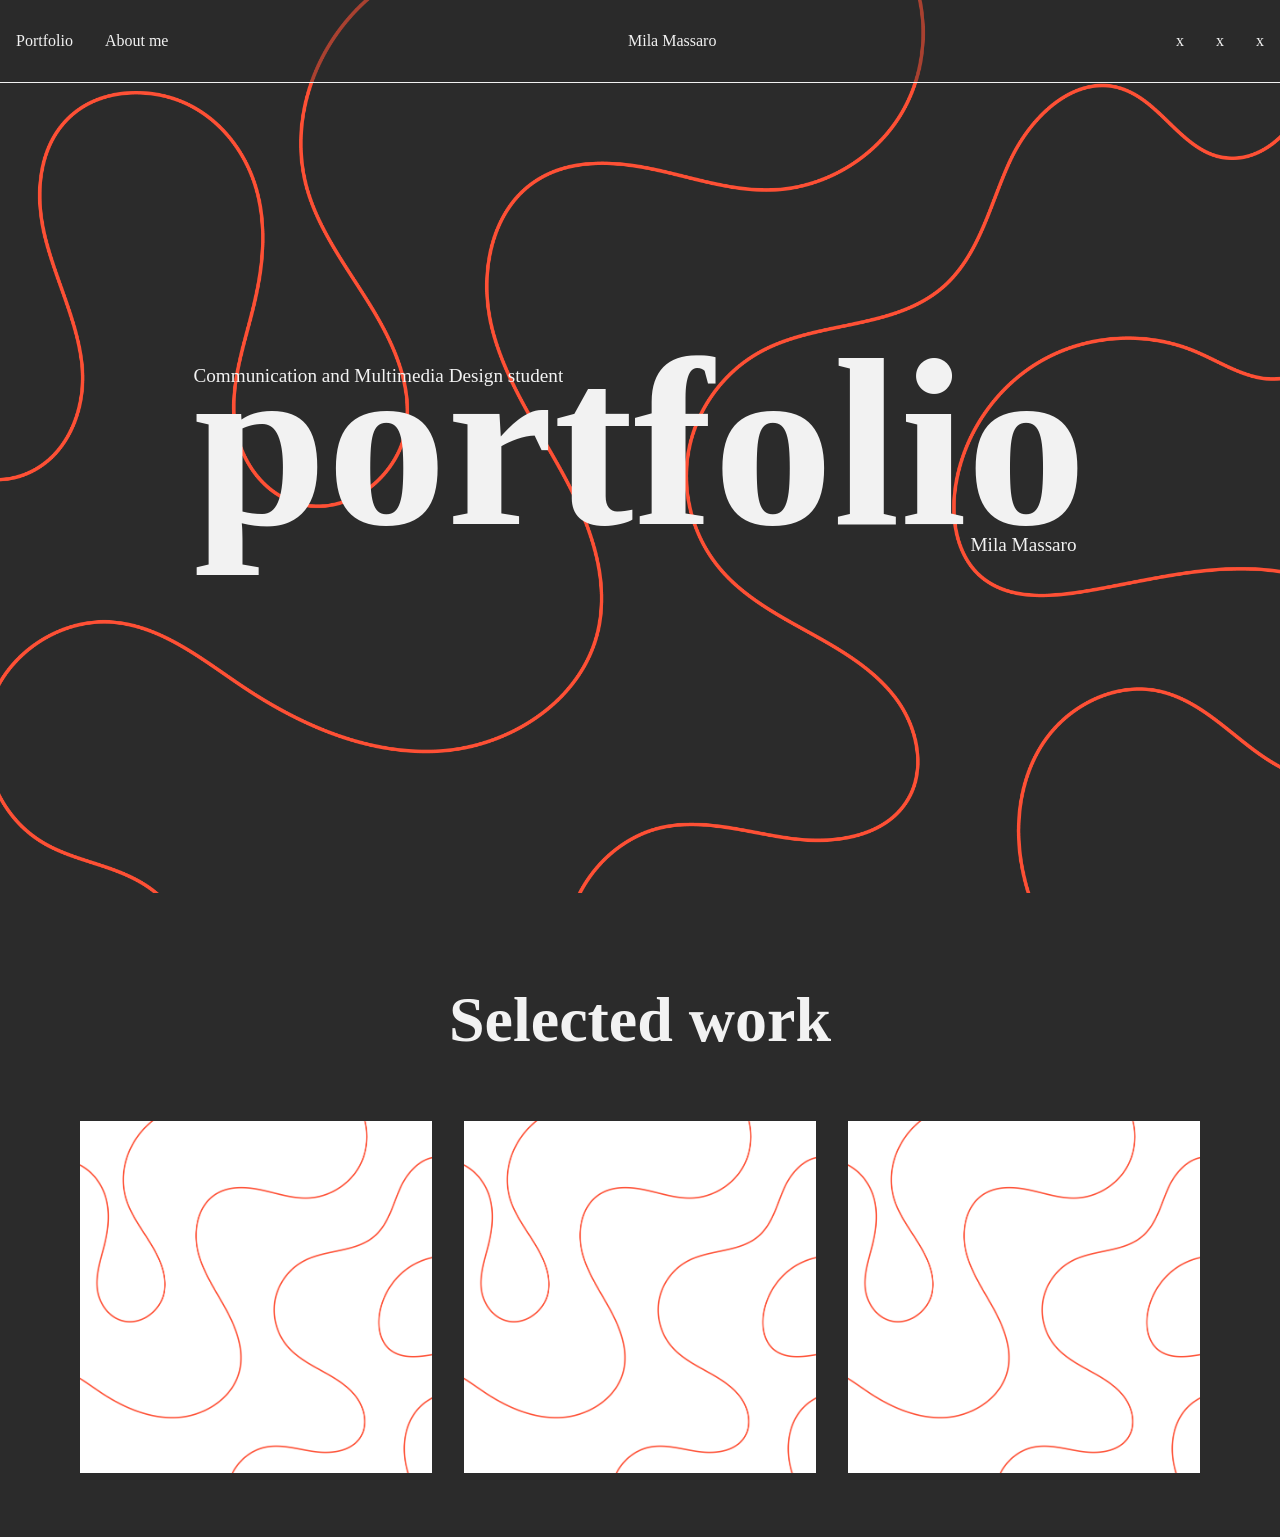
==== index.html @ b2a54659 "update" ====
<!DOCTYPE html>
<html lang="en">
<head>
    <meta charset="UTF-8">
    <meta name="viewport" content="width=device-width, initial-scale=1.0">
    
    <link href="./styles/style.css" rel="stylesheet">
    <script defer src="./scripts/script.js"></script>
    <title>Mila Massaro - Portfolio</title>
</head>

<body>

    <header>
        <nav>
            <ul>
                <li>
                    <a href="./work.html">Portfolio</a>
                </li>
                <li>
                    <a href="./about.html">About me</a>
                </li>
            </ul>
        </nav>

        <div>
            Mila Massaro
        </div>

        <ul>
            <li>
                <a href="#">x</a>
            </li>
            <li>
                <a href="#">x</a>
            </li>
            <li>
                <a href="#">x</a>
            </li>
        </ul>
    </header>


    <main>
        <section class="section-intro">
            <img src="./assets/images/background-dark.png" alt="Background image">

            <h1>Portfolio</h1>
            <p class="student">Communication and Multimedia Design student</p>
            <p class="name">Mila Massaro</p>
        </section>

        <section class="section-cards">
            <h2>Selected work</h2>
            <section>
                <ul>
                    <li>
                        <a href="./work.html" class="card">
                            <img src="./assets/images/background-light.png" alt="">
                            <div class="card-overlay">
                                <h3>CSS to the rescue</h3>
                                <p>2026</p>
                            </div>
                        </a>
                    </li>
                    <li>
                        <a href="./work.html" class="card">
                            <img src="./assets/images/background-light.png" alt="">
                            <div class="card-overlay">
                                <h3>Project 1</h3>
                                <p>2026</p>
                            </div>
                        </a>
                    </li>
                    <li>
                        <a href="./work.html" class="card">
                            <img src="./assets/images/background-light.png" alt="">
                            <div class="card-overlay">
                                <h3>Project 1</h3>
                                <p>2026</p>
                            </div>
                        </a>
                    </li>
                </ul>
            </section>
        </section>
    </main>


    <footer>

    </footer>
</body>

</html>
---- styles/style.css ----
*,
*::after,
*::before {
    box-sizing: border-box;
    margin: 0;
    overflow-x: clip;
}

:root {
    --color-text-one: #f2f2f2;
    --color-bg-one: #f2f2f2;
    --color-bg-two: #2b2b2b;
    --color-header: rgba(43, 43, 43, 0.4);
    --color-overlay: rgba(254, 80, 54, 0.4);
}

body {
    color: var(--color-text-one);
    background-color: var(--color-bg-two);
    margin: 0;
}

header {
    display: flex;
    justify-content: space-between;
    align-items: center;
    padding: 2em 1em;
    background-color: var(--color-header);
    border-bottom: 1px solid var(--color-bg-one);

    position: sticky;
    top: 0;
    z-index: 10;

    & ul {
        display: flex;
        padding: 0;
        margin: 0;
        gap: 2em;

        list-style-type: none;

        & a {
            text-decoration: none;
            color: var(--color-text-one);
        }
    }
}

.section-intro {
    height: 100svh;
    margin: 0;
    display: flex;
    flex-direction: column;
    justify-content: center;
    align-items: center;
    transform: translate(0%, -10%);

    & img {
        object-fit: cover;
        height: 100%;
        width: 100%;
        margin: 0;

        position: absolute;
        top: 0;
        z-index: -1;
    }

    & h1 {
        text-align: center;
        text-transform: lowercase;
        font-size: clamp(2em, 25vw, 15em);
        width: fit-content;

        anchor-name: --portfolio;
    }

    & .student {
        position: absolute;
        position-anchor: --portfolio;

        top: anchor(top);
        left: anchor(left);

        transform: translateY(60px);

        font-size: 1.2rem;
        text-align: center;
    }

    & .name {
        position: absolute;
        position-anchor: --portfolio;

        bottom: anchor(bottom);
        right: anchor(right);

        transform: translate(-10px, -25px);

        font-size: 1.2rem;
        text-align: center;
    }

    @media (width < 940px) {

        .student,
        .name {
            position-anchor: unset;
            transform: none;
            position: relative;
            text-align: left;
        }
    }
}

.section-cards {
    margin-bottom: 4em;

    & h2 {
        text-align: center;
        font-size: clamp(2em, 15vw, 4em);
        margin: 0 0 1em 0;
    }

    & section ul {
        display: grid;
        grid-template-columns: repeat(3, 1fr);
        gap: 2em;
        list-style: none;
        padding: 0;
        margin: 0 5em;

        @media (width < 940px) {
            grid-template-columns: repeat(2, 1fr);
        }

        @media (width < 765px) {
            grid-template-columns: repeat(1, 1fr);
            margin: 0 1em;
        }


        & .card {
            display: block;
            position: relative;

            aspect-ratio: 1/1;
            z-index: 1;

            overflow: hidden;
            text-decoration: none;

            & img {
                width: 100%;
                height: 100%;

                object-fit: cover;
                display: block;
            }
        }

        & .card-overlay {
            position: absolute;
            inset: 0;
            z-index: 10;
            color: var(--color-text-one);

            display: flex;
            justify-content: center;
            align-items: center;
            flex-direction: column;
            gap: .5em;

            background-color: rgba(254, 80, 54, 0);

            transition: background-color .5s ease;

            & h3 {
                opacity: 0;
                transition: opacity .5s ease;
                font-size: 2em;
            }

            & p {
                opacity: 0;
            }
        }

        & .card:hover {
            & .card-overlay {
                background-color: rgba(254, 80, 54, 0.85);
            }

            & h3 {
                opacity: 1;
            }

            & p {
                opacity: 1;
            }
        }
    }
}
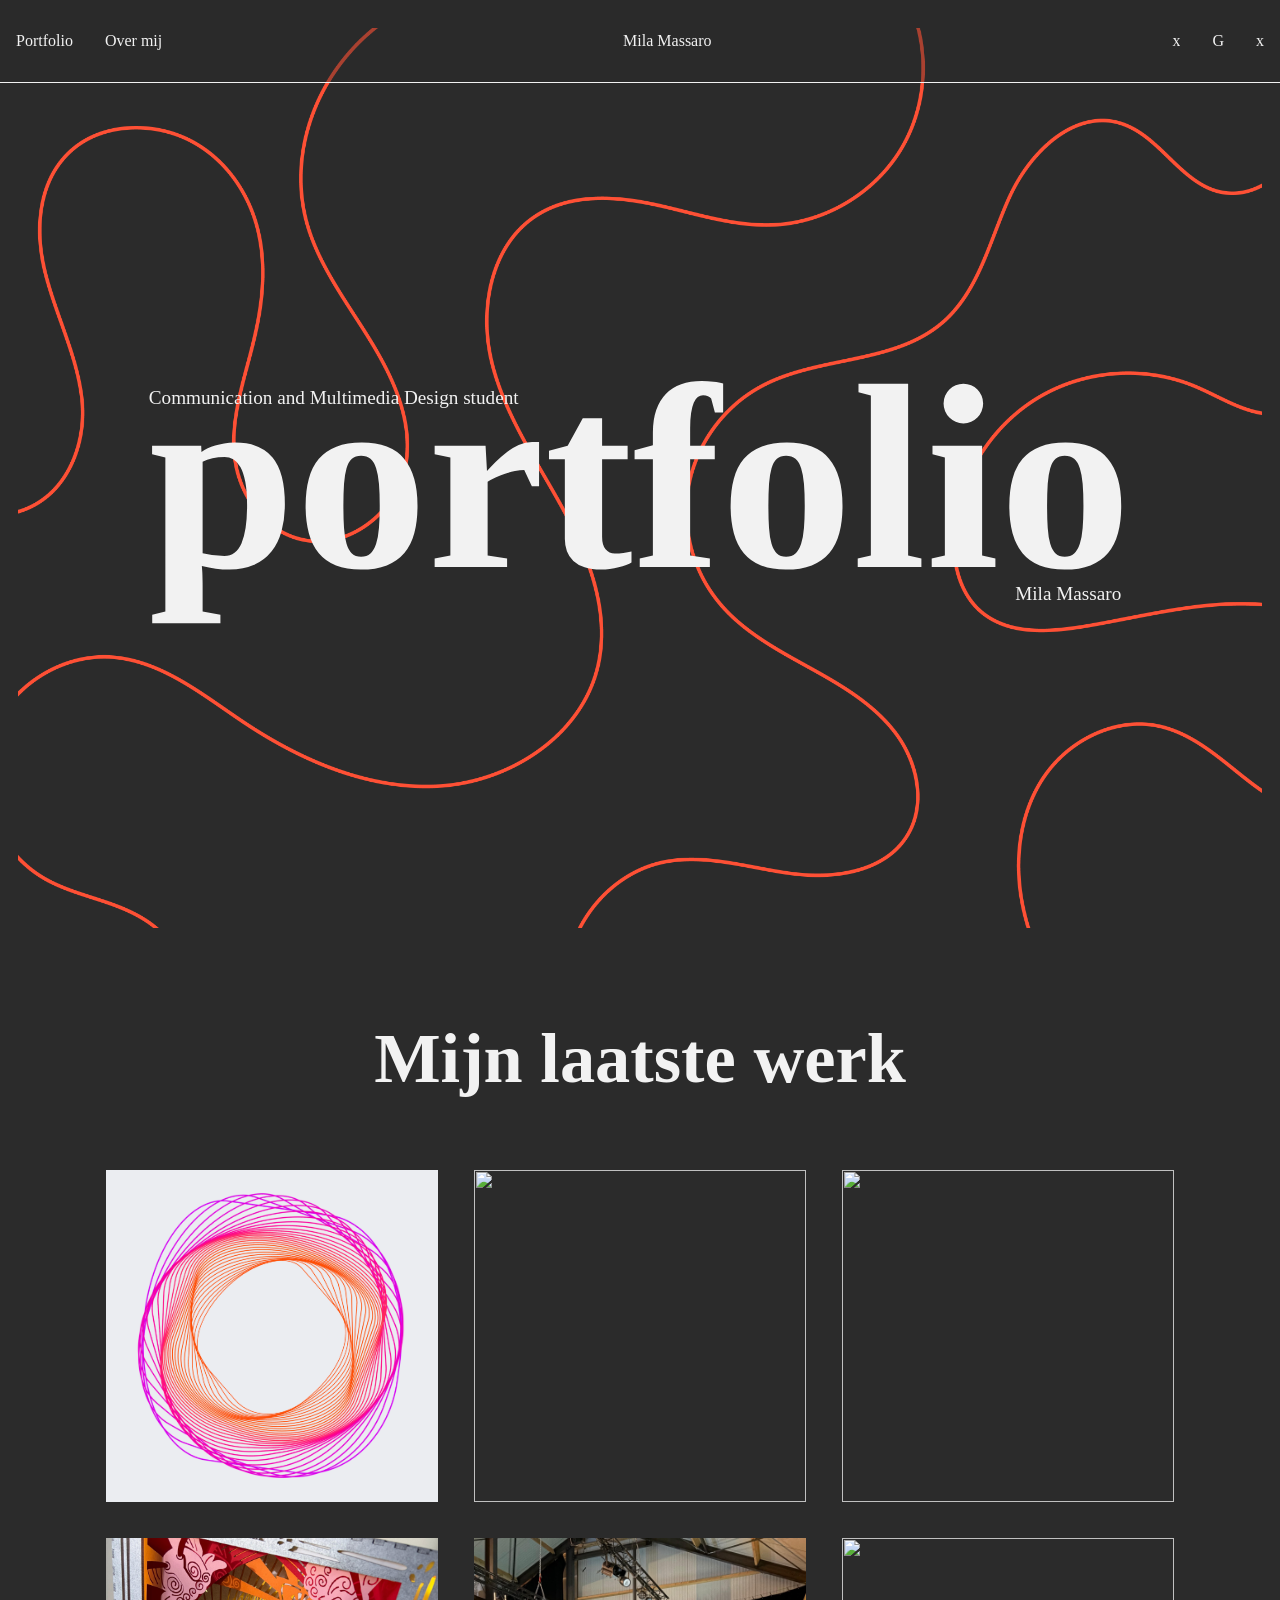
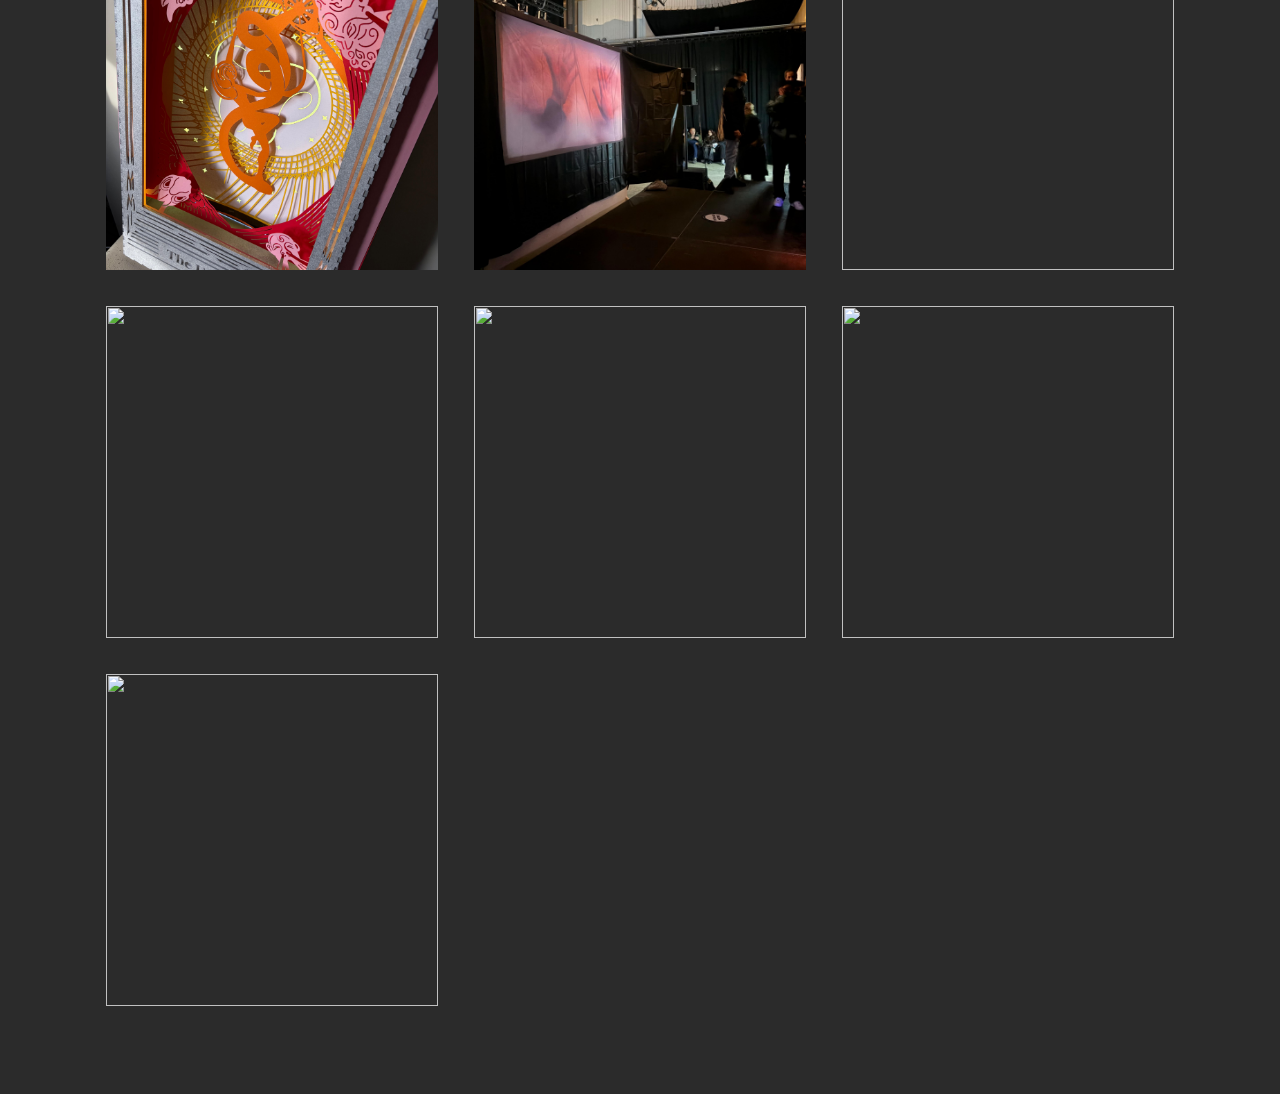
==== commit 7dada80d: "update" ====
--- a/index.html
+++ b/index.html
@@ -6,6 +6,8 @@
     
     <link href="./styles/style.css" rel="stylesheet">
     <script defer src="./scripts/script.js"></script>
+
+    <link rel="icon" type="image/png" href="./assets/images/meta/favicon.png">
     <title>Mila Massaro - Portfolio</title>
 </head>
 
@@ -18,7 +20,7 @@
                     <a href="./work.html">Portfolio</a>
                 </li>
                 <li>
-                    <a href="./about.html">About me</a>
+                    <a href="./about.html">Over mij</a>
                 </li>
             </ul>
         </nav>
@@ -32,7 +34,7 @@
                 <a href="#">x</a>
             </li>
             <li>
-                <a href="#">x</a>
+                <a href="https://github.com/misama17">G</a>
             </li>
             <li>
                 <a href="#">x</a>
@@ -43,7 +45,7 @@
 
     <main>
         <section class="section-intro">
-            <img src="./assets/images/background-dark.png" alt="Background image">
+            <img src="./assets/images/meta/background-dark.png" alt="Background image">
 
             <h1>Portfolio</h1>
             <p class="student">Communication and Multimedia Design student</p>
@@ -51,12 +53,12 @@
         </section>
 
         <section class="section-cards">
-            <h2>Selected work</h2>
+            <h2>Mijn laatste werk</h2>
             <section>
                 <ul>
                     <li>
-                        <a href="./work.html" class="card">
-                            <img src="./assets/images/background-light.png" alt="">
+                        <a href="./css-to-the-rescue.html" class="card">
+                            <img src="./assets/images/css-to-the-rescue/square.png" alt="">
                             <div class="card-overlay">
                                 <h3>CSS to the rescue</h3>
                                 <p>2026</p>
@@ -67,7 +69,7 @@
                         <a href="./work.html" class="card">
                             <img src="./assets/images/background-light.png" alt="">
                             <div class="card-overlay">
-                                <h3>Project 1</h3>
+                                <h3>Meesterproef</h3>
                                 <p>2026</p>
                             </div>
                         </a>
@@ -76,8 +78,71 @@
                         <a href="./work.html" class="card">
                             <img src="./assets/images/background-light.png" alt="">
                             <div class="card-overlay">
-                                <h3>Project 1</h3>
+                                <h3>Meesterschapsblog</h3>
                                 <p>2026</p>
+                            </div>
+                        </a>
+                    </li>
+                    <li>
+                        <a href="./layers-of-the-universe.html" class="card">
+                            <img src="./assets/images/layers-of-the-universe/img-three.jpeg" alt="">
+                            <div class="card-overlay">
+                                <h3>Layers of the Universe</h3>
+                                <p>2025</p>
+                            </div>
+                        </a>
+                    </li>
+                    <li>
+                        <a href="./paradox-of-reality.html" class="card">
+                            <img src="./assets/images/paradox-of-reality/img-one.jpeg" alt="">
+                            <div class="card-overlay">
+                                <h3>Paradox of Reality</h3>
+                                <p>2025</p>
+                            </div>
+                        </a>
+                    </li>
+                    <li>
+                        <a href="./public-city-jazz.html" class="card">
+                            <img src="./assets/images/background-light.png" alt="">
+                            <div class="card-overlay">
+                                <h3>Public City Jazz</h3>
+                                <p>2024</p>
+                            </div>
+                        </a>
+                    </li>
+                    <li>
+                        <a href="./work.html" class="card">
+                            <img src="./assets/images/background-light.png" alt="">
+                            <div class="card-overlay">
+                                <h3>Animatie - Sal al Malécon</h3>
+                                <p>2024</p>
+                            </div>
+                        </a>
+                    </li>
+                    <li>
+                        <a href="./work.html" class="card">
+                            <img src="./assets/images/background-light.png" alt="">
+                            <div class="card-overlay">
+                                <h3>Project Visual</h3>
+                                <p>2024</p>
+                            </div>
+                        </a>
+                    </li>
+                    <li>
+                        <a href="./work.html" class="card">
+                            <img src="./assets/images/background-light.png" alt="">
+                            <div class="card-overlay">
+                                <h3>Didi's Joy</h3>
+                                <p>2026</p>
+                            </div>
+                        </a>
+                    </li>
+                    <li>
+                        <a href="./work.html" class="card">
+                            <img src="./assets/images/background-light.png" alt="">
+                            <div class="card-overlay">
+                                <h3>Slimmer Support</h3>
+                                <p>2023</p>
                             </div>
                         </a>
                     </li>
--- a/styles/style.css
+++ b/styles/style.css
@@ -8,10 +8,13 @@
 
 :root {
     --color-text-one: #f2f2f2;
+    --color-text-two: #2b2b2b;
     --color-bg-one: #f2f2f2;
     --color-bg-two: #2b2b2b;
     --color-header: rgba(43, 43, 43, 0.4);
     --color-overlay: rgba(254, 80, 54, 0.4);
+    --color-button: #FE5036;
+    --color-button-hover: #ffa293;
 }
 
 body {
@@ -56,6 +59,8 @@
     align-items: center;
     transform: translate(0%, -10%);
 
+    user-select: none;
+
     & img {
         object-fit: cover;
         height: 100%;
@@ -174,12 +179,15 @@
 
             background-color: rgba(254, 80, 54, 0);
 
-            transition: background-color .5s ease;
+            transition: 
+                background-color .5s ease,
+                color .5s ease;
 
             & h3 {
                 opacity: 0;
                 transition: opacity .5s ease;
-                font-size: 2em;
+                font-size: clamp(1em, 2vw, 2em);
+                text-align: center;
             }
 
             & p {
@@ -201,4 +209,132 @@
             }
         }
     }
+}
+
+
+/* ------------------ */
+/* MARK: Lay-out work 
+/* ------------------ */
+main {
+    padding: 2em 1em 1em 1em;
+    font-size: 1.1em;
+
+    &>h1 {
+        text-align: center;
+        font-size: clamp(2em, 10vw, 5em);
+    }
+
+    &>h2 {
+        text-align: center;
+        font-size: clamp(1em, 3vw, 2em);
+    }
+
+    & .information-container {
+        margin-top: 3em;
+
+        display: grid;
+        grid-template-areas:
+            "article    info"
+            "learned    x"
+            "skills     x"
+            "link       link";
+        grid-template-columns: 70% 30%;
+        row-gap: 2em;
+
+        & article {
+            grid-area: article;
+
+            & p {
+                margin-bottom: 1.5em;
+            }
+        }
+
+        & .information {
+            grid-area: info;
+            text-align: end;
+
+            & h3 {
+                margin-bottom: .5em;
+                font-size: clamp(1.5em, 3vw, 2em);
+            }
+
+            & dt {
+                font-size: clamp(1.1em, 2vw, 1.25em);
+                font-weight: 800;
+                margin-bottom: .25em;
+            }
+
+            & dt:not(:first-child) {
+                margin-top: 1em;
+            }
+        }
+
+        & .learned {
+            grid-area: learned;
+
+            & ul {
+                list-style: none;
+                padding: 0;
+            }
+
+            & ul li::before {
+                content: "- ";
+            }
+        }
+
+        & .skills {
+            grid-area: skills;
+        }
+
+        & h4 {
+            font-size: clamp(1.1em, 2vw, 1.25em);
+            margin-bottom: .5em;
+        }
+
+        & .link-website {
+            grid-area: link;
+            width: fit-content;
+
+            display: inline-block;
+            justify-self: center;
+
+            padding: 0.75rem 1.5rem;
+            background-color: var(--color-button);
+            text-decoration: none;
+            border-radius: 20px;
+            color: var(--color-text-one);
+            margin: 1em .5em 2em .5em;
+
+            transition: 
+                background-color .3s ease,
+                color .3s ease;
+
+            &:hover {
+                background-color: var(--color-button-hover);
+                color: var(--color-text-two);
+            }
+        }
+    }
+
+    & .examples-container {
+        display: grid;
+        grid-template-columns: repeat(4, 1fr);
+        gap: 1em;
+
+        & img {
+            width: 100%;
+        }
+
+        & video {
+            width: 100%;
+        }
+
+        & .card-large {
+            grid-column: span 2;
+        }
+
+        & .card-small {
+            grid-column: span 1;
+        }
+    }
 }
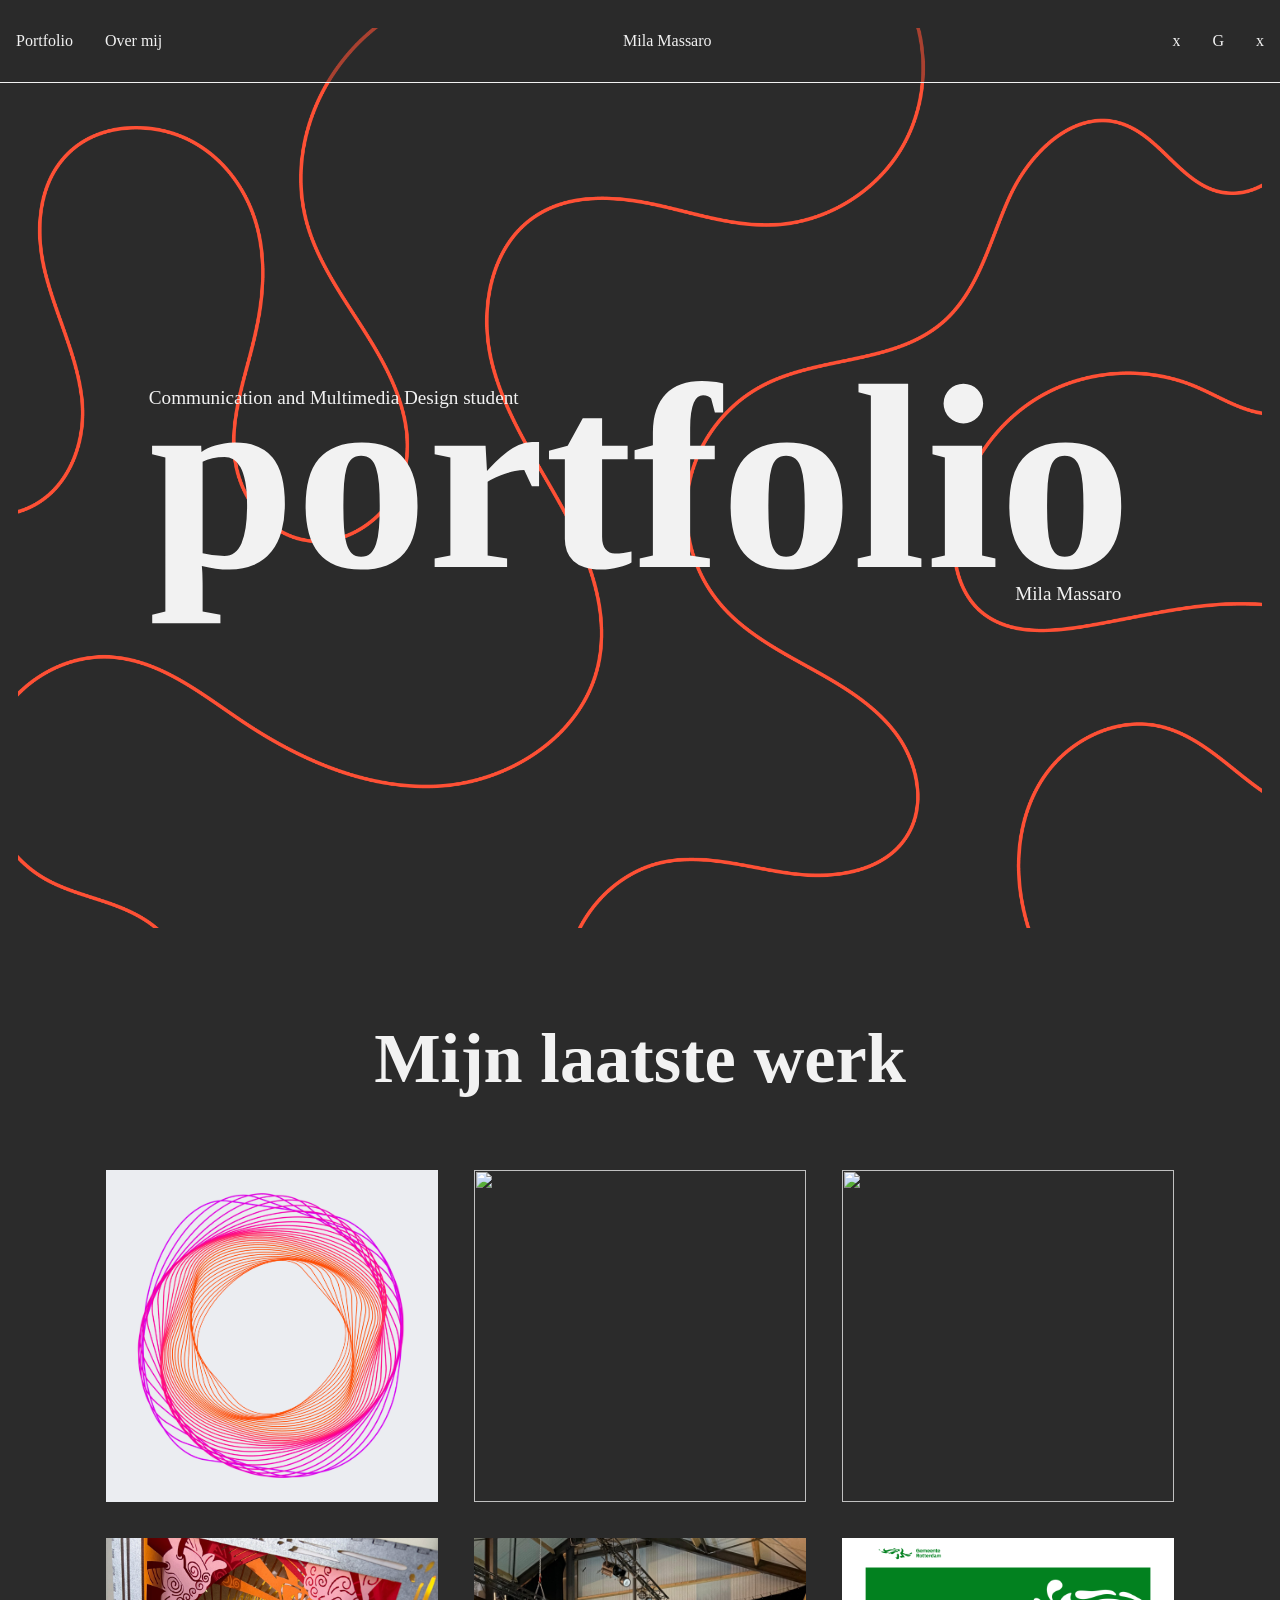
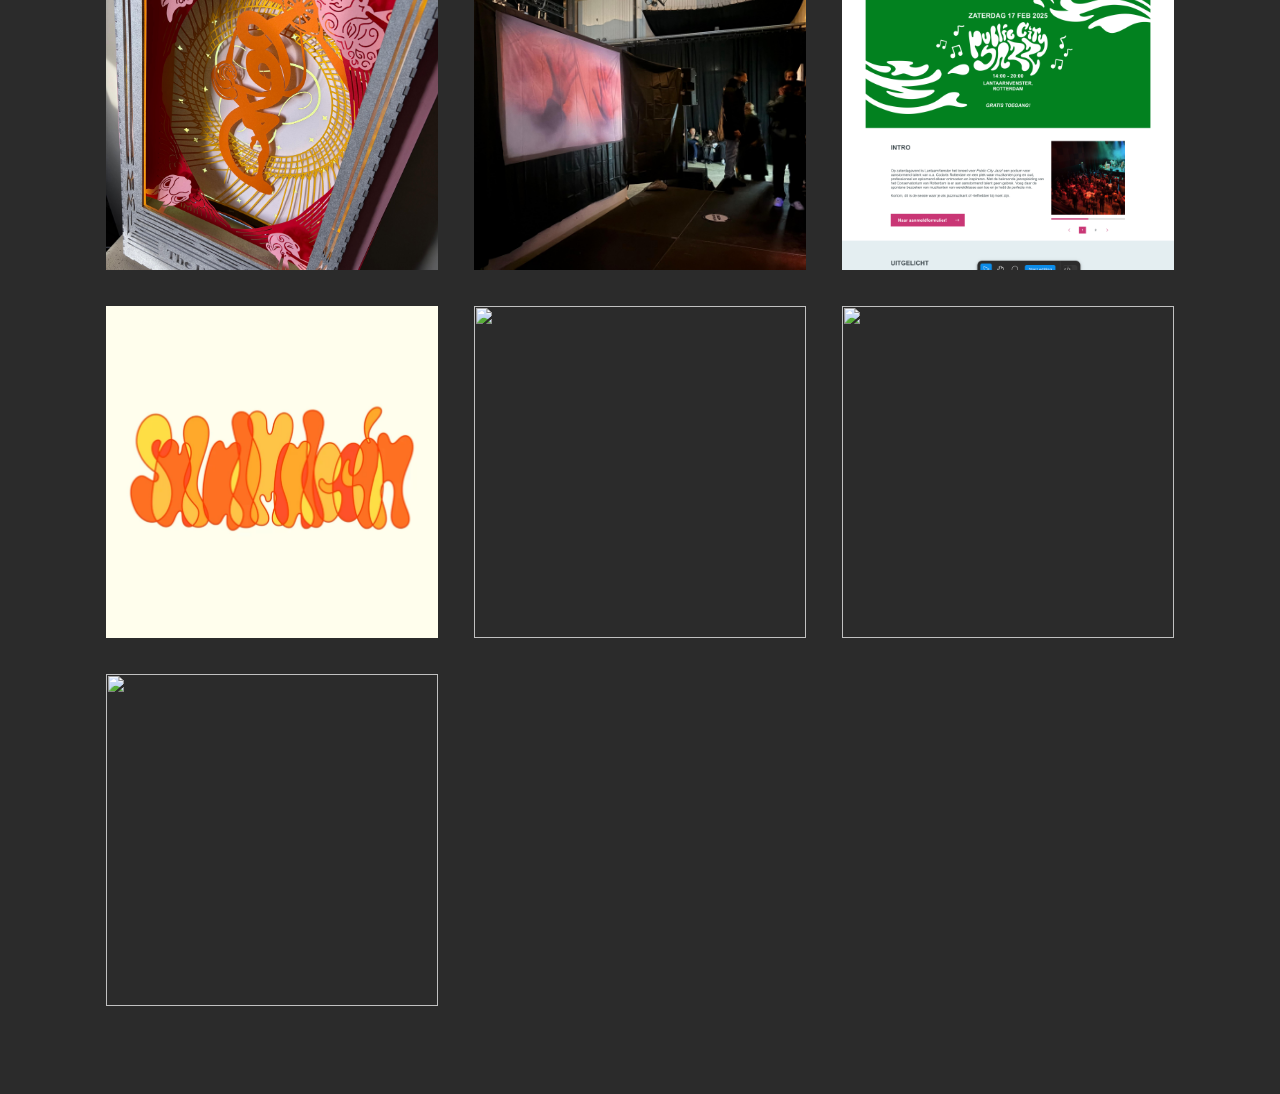
==== commit 5d14f6a6: "update" ====
--- a/index.html
+++ b/index.html
@@ -103,7 +103,7 @@
                     </li>
                     <li>
                         <a href="./public-city-jazz.html" class="card">
-                            <img src="./assets/images/background-light.png" alt="">
+                            <img src="./assets/images/public-city-jazz/square.png" alt="">
                             <div class="card-overlay">
                                 <h3>Public City Jazz</h3>
                                 <p>2024</p>
@@ -111,8 +111,8 @@
                         </a>
                     </li>
                     <li>
-                        <a href="./work.html" class="card">
-                            <img src="./assets/images/background-light.png" alt="">
+                        <a href="./sal-al-malecon.html" class="card">
+                            <img src="./assets/images/animation-song/square.png" alt="">
                             <div class="card-overlay">
                                 <h3>Animatie - Sal al Malécon</h3>
                                 <p>2024</p>
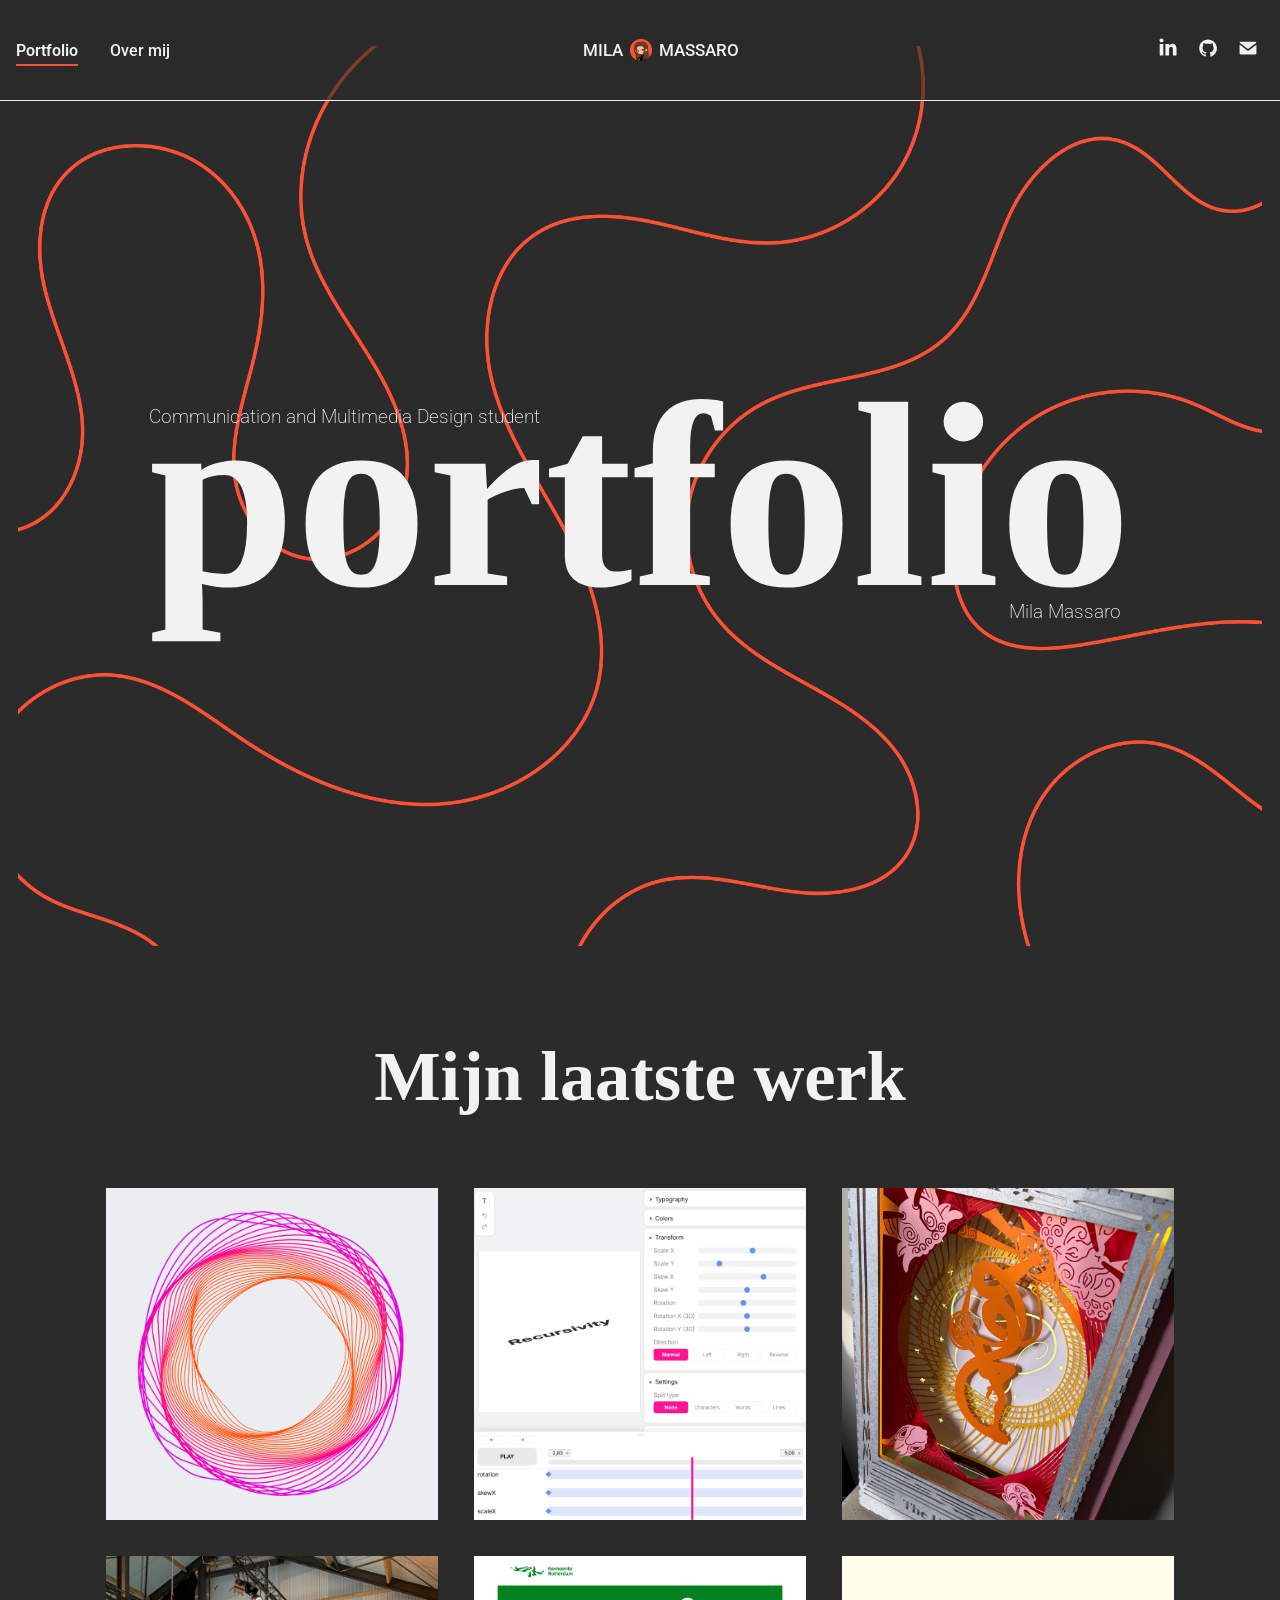
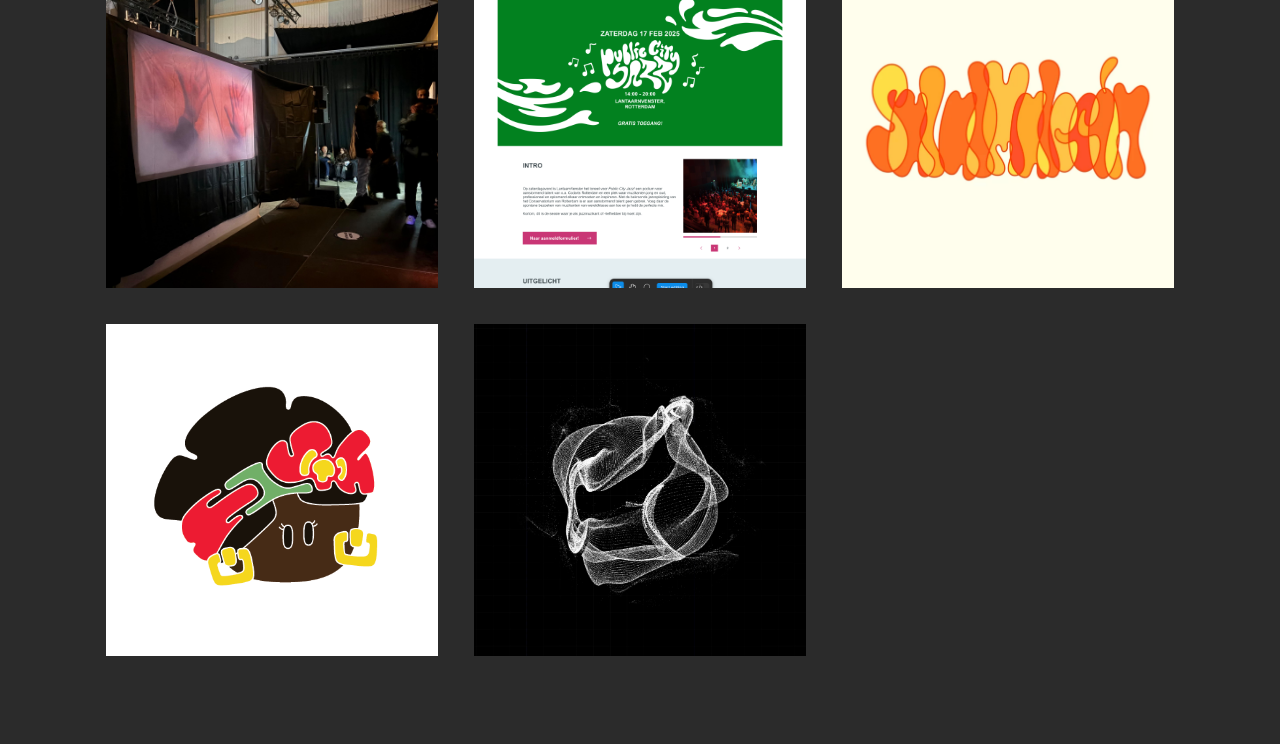
==== commit 2434ae27: "updates (one to go)" ====
--- a/index.html
+++ b/index.html
@@ -1,9 +1,10 @@
 <!DOCTYPE html>
 <html lang="en">
+
 <head>
     <meta charset="UTF-8">
     <meta name="viewport" content="width=device-width, initial-scale=1.0">
-    
+
     <link href="./styles/style.css" rel="stylesheet">
     <script defer src="./scripts/script.js"></script>
 
@@ -17,7 +18,7 @@
         <nav>
             <ul>
                 <li>
-                    <a href="./work.html">Portfolio</a>
+                    <a href="./work.html" class="active">Portfolio</a>
                 </li>
                 <li>
                     <a href="./about.html">Over mij</a>
@@ -25,19 +26,44 @@
             </ul>
         </nav>
 
-        <div>
-            Mila Massaro
+        <div class="name-logo">
+            <span>Mila</span>
+            <img src="/assets/images/meta/favicon.png" alt="icon van Mila, illustratie">
+            <span>Massaro</span>
         </div>
 
         <ul>
             <li>
-                <a href="#">x</a>
+                <a href="https://www.linkedin.com/in/mila-massaro-a65b9a33b/">
+                    <svg version="1.1" id="Layer_1" xmlns="http://www.w3.org/2000/svg"
+                        xmlns:xlink="http://www.w3.org/1999/xlink" viewBox="0 0 30 24"
+                        style="enable-background:new 0 0 30 24;" xml:space="preserve" class="icon">
+                        <path id="path-1_24_" d="M19.6,19v-5.8c0-1.4-0.5-2.4-1.7-2.4c-1,0-1.5,0.7-1.8,1.3C16,12.3,16,12.6,16,13v6h-3.4
+  c0,0,0.1-9.8,0-10.8H16v1.5c0,0,0,0,0,0h0v0C16.4,9,17.2,7.9,19,7.9c2.3,0,4,1.5,4,4.9V19H19.6z M8.9,6.7L8.9,6.7
+  C7.7,6.7,7,5.9,7,4.9C7,3.8,7.8,3,8.9,3s1.9,0.8,1.9,1.9C10.9,5.9,10.1,6.7,8.9,6.7z M10.6,19H7.2V8.2h3.4V19z"></path>
+                    </svg>
+                </a>
             </li>
             <li>
-                <a href="https://github.com/misama17">G</a>
+                <a href="https://github.com/misama17">
+                    <svg xmlns="http://www.w3.org/2000/svg" xml:space="preserve" class="icon" viewBox="0 0 30 24">
+                        <path
+                            d="M15 4c-4.5 0-8.2 3.7-8.2 8.2 0 3.6 2.4 6.7 5.6 7.8.4.1.6-.2.6-.4v-1.5c-2.3.5-2.8-1-2.8-1-.4-.9-.9-1.2-.9-1.2-.7-.5.1-.5.1-.5.8.1 1.3.8 1.3.8.7 1.3 1.9.9 2.4.7.1-.5.3-.9.5-1.1-1.8-.2-3.7-.9-3.7-4.1 0-.9.3-1.6.8-2.2-.1-.2-.4-1 .1-2.2 0 0 .7-.2 2.3.8.5 0 1.2-.1 1.9-.1q1.05 0 2.1.3c1.6-1.1 2.3-.8 2.3-.8.4 1.1.2 2 .1 2.2.5.6.8 1.3.8 2.2 0 3.2-1.9 3.8-3.7 4 .3.3.6.8.6 1.5v2.3c0 .2.1.5.6.4 3.3-1.1 5.6-4.2 5.6-7.8C23.2 7.7 19.5 4 15 4"
+                            class="st0" />
+                        <path
+                            d="M9.9 15.8s-.1.1-.1 0c-.1 0-.1-.1-.1-.1s.1-.1.1 0c.1 0 .1 0 .1.1M10.2 16.1H10v-.2h.2c.1.1.1.2 0 .2M10.6 16.6c-.1 0-.1 0-.2-.1s-.1-.2 0-.2.1 0 .2.1zM11 17.1h-.2c-.1-.1-.1-.2 0-.2h.2s.1.1 0 .2M11.6 17.3c0 .1-.1.1-.2.1s-.2-.1-.1-.2c0-.1.1-.1.2-.1.1.1.1.2.1.2M12.3 17.4c0 .1-.1.1-.2.1s-.2-.1-.2-.1c0-.1.1-.1.2-.1s.2 0 .2.1M12.9 17.3c0 .1-.1.1-.2.2-.1 0-.2 0-.2-.1s.1-.1.2-.2c.1 0 .2 0 .2.1m0 0"
+                            class="st1" />
+                    </svg>
+                </a>
             </li>
             <li>
-                <a href="#">x</a>
+                <a href="mailto:mila.sanna.massaro@gmail.com" aria-label="Stuur mij een e-mail">
+                    <svg viewBox="0 0 30 24" class="icon" aria-hidden="true">
+                        <path
+                            d="M15,13L7.1,7.1c0-0.5,0.4-1,1-1h13.8c0.5,0,1,0.4,1,1L15,13z M15,14.8l7.9-5.9v8.1c0,0.5-0.4,1-1,1H8.1c-0.5,0-1-0.4-1-1 V8.8L15,14.8z">
+                        </path>
+                    </svg>
+                </a>
             </li>
         </ul>
     </header>
@@ -66,15 +92,15 @@
                         </a>
                     </li>
                     <li>
-                        <a href="./work.html" class="card">
-                            <img src="./assets/images/background-light.png" alt="">
+                        <a href="./meesterproef.html" class="card">
+                            <img src="./assets/images/meesterproef/square.png" alt="">
                             <div class="card-overlay">
-                                <h3>Meesterproef</h3>
+                                <h3>(Inter)play - Animationtool</h3>
                                 <p>2026</p>
                             </div>
                         </a>
                     </li>
-                    <li>
+                    <!-- <li>
                         <a href="./work.html" class="card">
                             <img src="./assets/images/background-light.png" alt="">
                             <div class="card-overlay">
@@ -82,7 +108,7 @@
                                 <p>2026</p>
                             </div>
                         </a>
-                    </li>
+                    </li> -->
                     <li>
                         <a href="./layers-of-the-universe.html" class="card">
                             <img src="./assets/images/layers-of-the-universe/img-three.jpeg" alt="">
@@ -120,17 +146,8 @@
                         </a>
                     </li>
                     <li>
-                        <a href="./work.html" class="card">
-                            <img src="./assets/images/background-light.png" alt="">
-                            <div class="card-overlay">
-                                <h3>Project Visual</h3>
-                                <p>2024</p>
-                            </div>
-                        </a>
-                    </li>
-                    <li>
-                        <a href="./work.html" class="card">
-                            <img src="./assets/images/background-light.png" alt="">
+                        <a href="./didis-joy.html" class="card">
+                            <img src="./assets/images/didis-joy/square.png" alt="">
                             <div class="card-overlay">
                                 <h3>Didi's Joy</h3>
                                 <p>2026</p>
@@ -138,11 +155,11 @@
                         </a>
                     </li>
                     <li>
-                        <a href="./work.html" class="card">
-                            <img src="./assets/images/background-light.png" alt="">
+                        <a href="./project-visual.html" class="card">
+                            <img src="./assets/images/project-visual/square.png" alt="">
                             <div class="card-overlay">
-                                <h3>Slimmer Support</h3>
-                                <p>2023</p>
+                                <h3>Project Visual</h3>
+                                <p>2024</p>
                             </div>
                         </a>
                     </li>
--- a/styles/style.css
+++ b/styles/style.css
@@ -11,16 +11,52 @@
     --color-text-two: #2b2b2b;
     --color-bg-one: #f2f2f2;
     --color-bg-two: #2b2b2b;
-    --color-header: rgba(43, 43, 43, 0.4);
+    --color-header: rgba(43, 43, 43, 0.6);
     --color-overlay: rgba(254, 80, 54, 0.4);
     --color-button: #FE5036;
     --color-button-hover: #ffa293;
 }
+
+@font-face {
+    font-family: 'Roboto';
+    src: url('/assets/fonts/Roboto-VariableFont_wdth,wght.woff2') format('woff2');
+    font-weight: 200 600;
+    font-style: normal;
+}
+
+@font-face {
+    font-family: 'Instrument Serif Regular';
+    src: url('/assets/fonts/InstrumentSerif-Regular.ttf') format('ttf');
+    font-weight: 100 800;
+    font-style: normal;
+}
+
+
 
 body {
     color: var(--color-text-one);
     background-color: var(--color-bg-two);
     margin: 0;
+
+    font-family: "Roboto", serif;
+    font-weight: 200;
+
+    & h1,
+    & h2,
+    & h3,
+    & h4 {
+        font-family: 'Instrument Serif Regular', serif;
+    }
+
+    & dt {
+        font-family: 'Instrument Serif Regular', serif;
+    }
+
+    & .active {
+        font-weight: 800;
+        padding-bottom: .25em;
+        border-bottom: 2px solid var(--color-button);
+    }
 }
 
 header {
@@ -35,17 +71,58 @@
     top: 0;
     z-index: 10;
 
+    & nav {
+        & a {
+            font-weight: 500;
+        }
+
+        & ul {
+            gap: 2em;
+        }
+    }
+
     & ul {
         display: flex;
         padding: 0;
         margin: 0;
-        gap: 2em;
+        gap: .5em;
 
         list-style-type: none;
 
         & a {
             text-decoration: none;
             color: var(--color-text-one);
+        }
+
+        & li a:hover {
+            color: var(--color-button-hover);
+        }
+
+        & svg {
+            width: 2em;
+            aspect-ratio: 1/1;
+            fill: var(--color-text-one);
+        }
+    }
+
+    & .name-logo {
+        font-family: 'Roboto', sans-serif;
+        text-transform: uppercase;
+        font-weight: 300;
+        font-size: 1.4rem;
+        display: flex;
+        align-items: center;
+        gap: .4rem;
+
+        & img {
+            width: 1em;
+            aspect-ratio: 1/1;
+        }
+
+        & span {
+            font-size: .75em;
+            user-select: none;
+            font-weight: 500;
         }
     }
 }
@@ -114,7 +191,7 @@
             position-anchor: unset;
             transform: none;
             position: relative;
-            text-align: left;
+            text-align: center;
         }
     }
 }
@@ -179,7 +256,7 @@
 
             background-color: rgba(254, 80, 54, 0);
 
-            transition: 
+            transition:
                 background-color .5s ease,
                 color .5s ease;
 
@@ -216,8 +293,8 @@
 /* MARK: Lay-out work 
 /* ------------------ */
 main {
+    font-size: 1.1em;
     padding: 2em 1em 1em 1em;
-    font-size: 1.1em;
 
     &>h1 {
         text-align: center;
@@ -305,7 +382,7 @@
             color: var(--color-text-one);
             margin: 1em .5em 2em .5em;
 
-            transition: 
+            transition:
                 background-color .3s ease,
                 color .3s ease;
 
@@ -336,5 +413,32 @@
         & .card-small {
             grid-column: span 1;
         }
+
+        & .card-extralarge {
+            grid-column: span 4;
+        }
+    }
+
+    & .about-me {
+        margin: 3em;
+
+        & h1 {
+            text-align: center;
+            font-size: clamp(2em, 10vw, 5em);
+
+
+            & span {
+                color: var(--color-button);
+            }
+        }
+
+        &>article {
+            margin: 3em 8em;
+            text-align: center;
+
+            & p {
+                margin-bottom: 1em;
+            }
+        }
     }
 }
